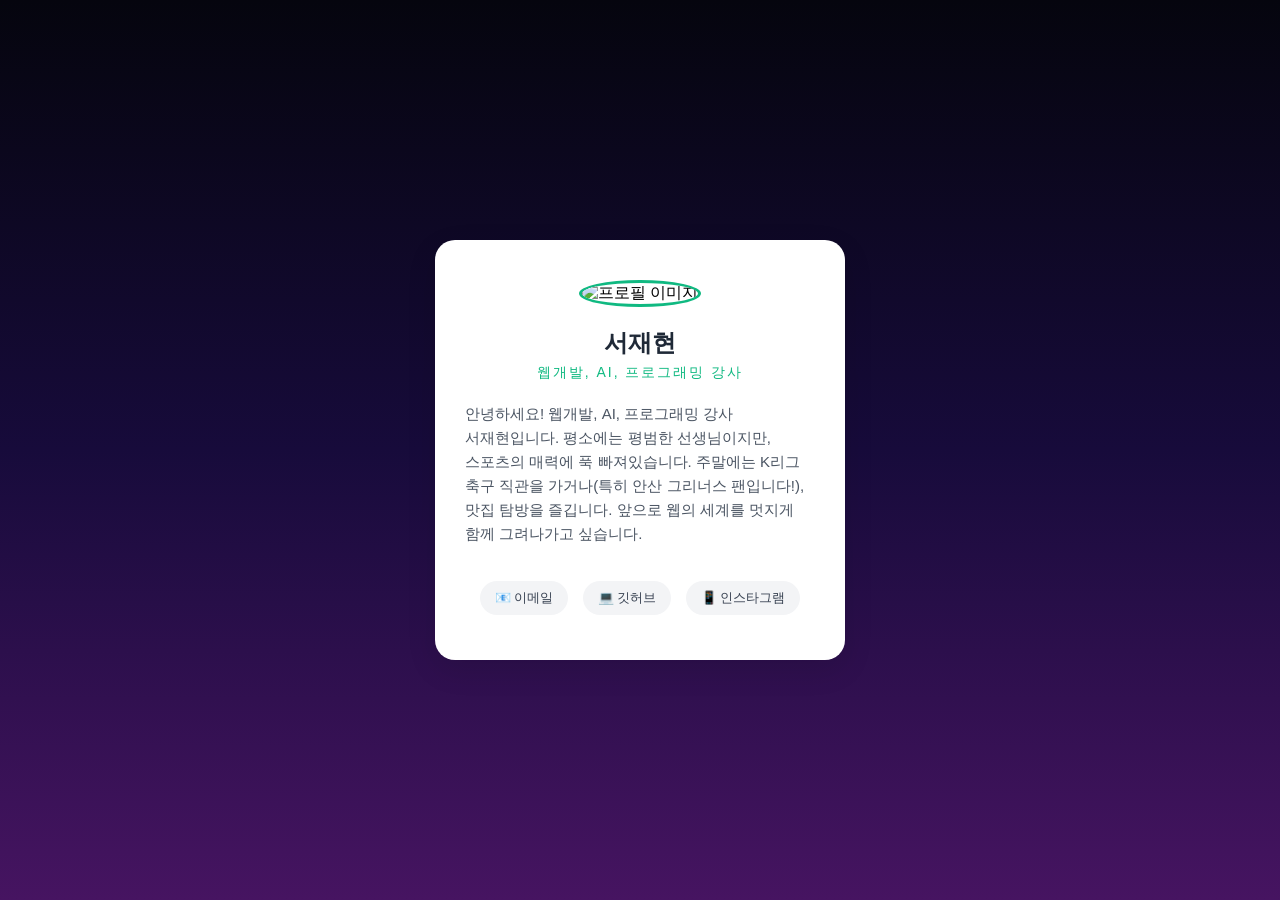
==== index.html @ 62a569ba "first_commit" ====
<!doctype html>
<html lang="ko">
  <head>
    <meta charset="UTF-8" />
    <meta name="viewport" content="width=device-width, initial-scale=1.0" />
    <title>카페 서재현 | 메뉴판</title>
    <link rel="preconnect" href="https://fonts.googleapis.com" />
    <link rel="preconnect" href="https://fonts.gstatic.com" crossorigin />
    <link
      href="https://fonts.googleapis.com/css2?family=Noto+Sans+KR:wght@300;400;500;700&family=Playfair+Display:wght@700&display=swap"
      rel="stylesheet"
    />
    <link rel="stylesheet" href="style.css" />
  </head>
  <body>
    <div class="profile-card">
      <img
        src="https://i.namu.wiki/i/dndDgTNidhhUZg5uu2pGvFvP0g9GcKfKIVGyQFDXuqszjrsXGmd7YxYmJuOMzHvjHGf5anRYXje7Uont2FQnFg.webp"
        alt="프로필 이미지"
        class="profile-img"
      />

      <div class="name">서재현</div>
      <div class="job-title">웹개발, AI, 프로그래밍 강사</div>

      <div class="about-me">
        안녕하세요! 웹개발, AI, 프로그래밍 강사 서재현입니다. 평소에는 평범한
        선생님이지만, 스포츠의 매력에 푹 빠져있습니다. 주말에는 K리그 축구
        직관을 가거나(특히 안산 그리너스 팬입니다!), 맛집 탐방을 즐깁니다.
        앞으로 웹의 세계를 멋지게 함께 그려나가고 싶습니다.
      </div>

      <div>
        <a href="mailto:email@example.com" class="contact-info">📧 이메일</a>
        <a href="https://github.com" target="_blank" class="contact-info"
          >💻 깃허브</a
        >
        <a href="https://instagram.com" class="contact-info">📱 인스타그램</a>
      </div>
    </div>
  </body>
</html>
---- style.css ----
@import url("https://fonts.googleapis.com/css2?family=Jua&display=swap");

body {
  background: linear-gradient(to bottom, #05050e 0%, #170b3b 50%, #461461 100%);
  display: flex;
  justify-content: center;
  align-items: center;
  height: 100vh;
  margin: 0;
  font-family: "Gowun Dodum", sans-serif; /* 웹폰트 적용 */
}

.profile-card {
  background-color: white;
  width: 350px;
  padding: 40px 30px;
  border-radius: 20px;
  box-shadow: 0 10px 30px rgba(0, 0, 0, 0.1); /* 그림자 효과 */
  text-align: center; /* 카드 안의 모든 요소를 가운데 정렬 */
}

/* 프로필 이미지 동그랗게 만들기 */
.profile-img {
  width: 120px;
  height: 120px;
  border-radius: 50%; /* 50%를 주면 완벽한 원이 됩니다 */
  object-fit: cover;
  margin-bottom: 20px;
  border: 3px solid #10b981; /* 테두리 색상 */
}

/* ========================================
           [실습 포인트] 여기서부터 직접 스타일을 꾸며보세요!
           ======================================== */

/* 이름 스타일링 */
.name {
  /* 글자 색상, 크기, 굵기를 변경해보세요 */
  color: #1f2937;
  font-size: 24px;
  font-weight: bold;
  margin-bottom: 5px;
}

/* 직업/타이틀 스타일링 */
.job-title {
  /* 글자 색상을 회색 톤으로 바꾸고 살짝 띄워보세요 */
  color: #10b981; /* 메인 테마색인 초록색 사용 */
  font-size: 14px;
  letter-spacing: 2px; /* 자간(글자 사이 간격) 넓히기 */
  margin-bottom: 20px;
}

/* 자기소개 본문 스타일링 */
.about-me {
  color: #4b5563;
  font-size: 15px;
  line-height: 1.6; /* 줄 간격 넓혀서 가독성 높이기 */
  margin-bottom: 30px;
  text-align: left; /* 본문만 왼쪽 정렬로 변경 */
  word-break: keep-all; /* 단어 단위로 줄바꿈 (한글 가독성에 좋음) */
}

/* 연락처(해시태그) 스타일링 */
.contact-info {
  display: inline-block;
  background-color: #f3f4f6;
  color: #374151;
  padding: 8px 15px;
  border-radius: 20px;
  font-size: 13px;
  margin: 5px;
  text-decoration: none; /* 링크 밑줄 제거 */
}

/* 연락처에 마우스 올렸을 때 효과 */
.contact-info:hover {
  background-color: #10b981;
  color: white;
}
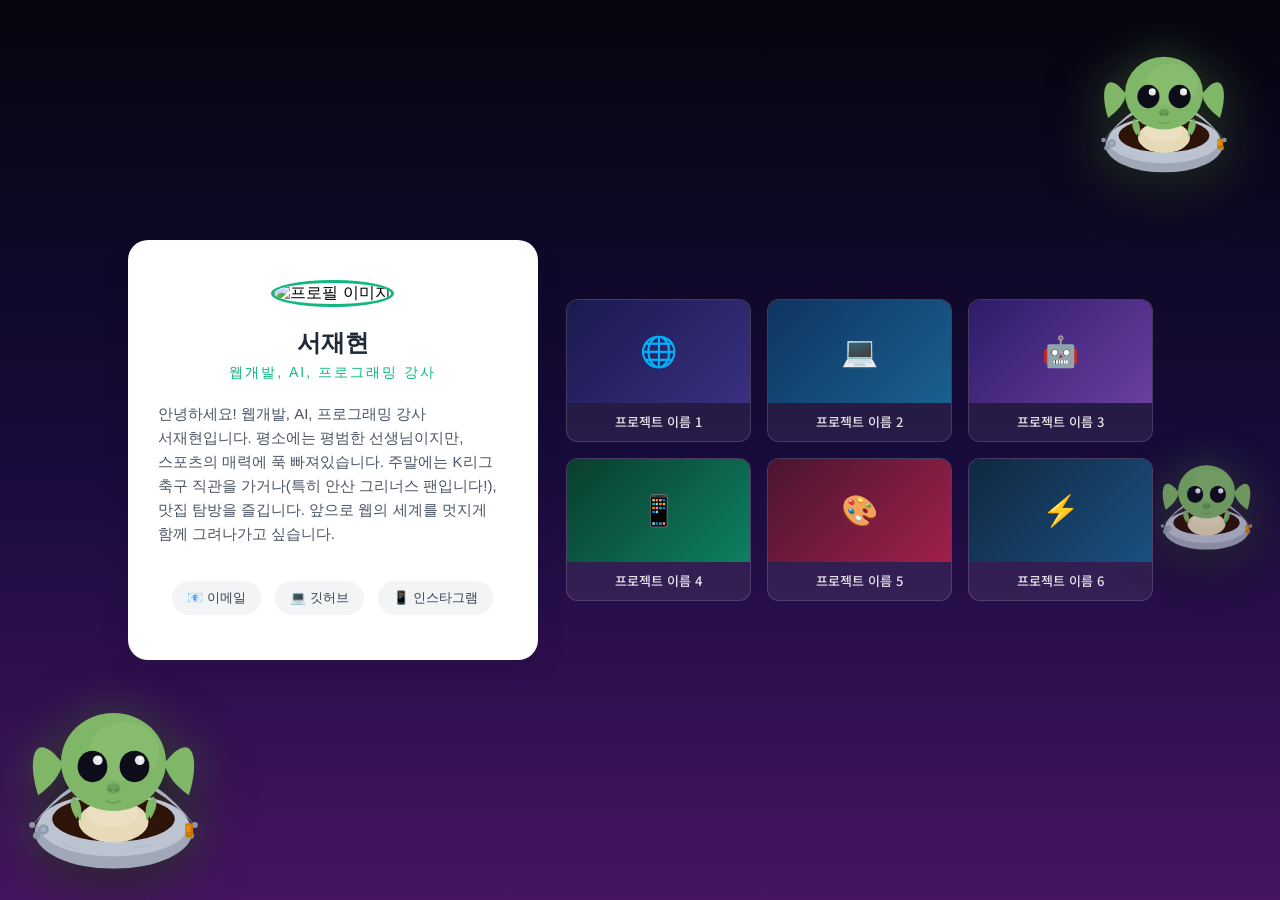
==== commit fcb9ee9c: "edited" ====
--- a/index.html
+++ b/index.html
@@ -13,30 +13,155 @@
     <link rel="stylesheet" href="style.css" />
   </head>
   <body>
-    <div class="profile-card">
-      <img
-        src="https://i.namu.wiki/i/dndDgTNidhhUZg5uu2pGvFvP0g9GcKfKIVGyQFDXuqszjrsXGmd7YxYmJuOMzHvjHGf5anRYXje7Uont2FQnFg.webp"
-        alt="프로필 이미지"
-        class="profile-img"
-      />
 
-      <div class="name">서재현</div>
-      <div class="job-title">웹개발, AI, 프로그래밍 강사</div>
+    <!-- SVG 심볼 정의 (화면에 표시 안 됨) -->
+    <svg style="display:none" xmlns="http://www.w3.org/2000/svg">
+      <defs>
+        <symbol id="grogu" viewBox="0 0 200 210">
+          <path d="M 6 162 Q 100 38 194 162 Q 100 52 6 162 Z" fill="#a8b0be"/>
+          <path d="M 14 160 Q 100 55 186 160 Q 100 64 14 160 Z" fill="#3e2010"/>
+          <ellipse cx="100" cy="168" rx="90" ry="42" fill="#a0a8b8"/>
+          <ellipse cx="100" cy="160" rx="86" ry="36" fill="#bcc4d2"/>
+          <ellipse cx="100" cy="153" rx="70" ry="26" fill="#2e1408"/>
+          <ellipse cx="100" cy="156" rx="40" ry="24" fill="#e6dab8"/>
+          <ellipse cx="99" cy="148" rx="30" ry="14" fill="#f0e4c8" opacity="0.65"/>
+          <ellipse cx="100" cy="88" rx="60" ry="56" fill="#80b668"/>
+          <ellipse cx="112" cy="76" rx="40" ry="34" fill="#9ece80" opacity="0.22"/>
+          <path d="M 42 90 C 10 48 0 84 14 126 C 30 114 38 104 42 90 Z" fill="#80b668"/>
+          <path d="M 158 90 C 190 48 200 84 186 126 C 170 114 162 104 158 90 Z" fill="#80b668"/>
+          <ellipse cx="76" cy="93" rx="17" ry="18" fill="#0d0d1a"/>
+          <ellipse cx="82" cy="86" rx="5.5" ry="5.5" fill="white" opacity="0.9"/>
+          <ellipse cx="83" cy="84" rx="2" ry="2" fill="white"/>
+          <ellipse cx="124" cy="93" rx="17" ry="18" fill="#0d0d1a"/>
+          <ellipse cx="130" cy="86" rx="5.5" ry="5.5" fill="white" opacity="0.9"/>
+          <ellipse cx="131" cy="84" rx="2" ry="2" fill="white"/>
+          <ellipse cx="100" cy="118" rx="8" ry="6" fill="#68a058"/>
+          <ellipse cx="96" cy="120" rx="2.5" ry="1.8" fill="#508040" opacity="0.6"/>
+          <ellipse cx="104" cy="120" rx="2.5" ry="1.8" fill="#508040" opacity="0.6"/>
+          <path d="M 92 132 Q 100 138 108 132" stroke="#68a058" stroke-width="2" fill="none" stroke-linecap="round"/>
+          <path d="M 62 155 C 55 145 52 135 59 130 C 64 137 64 148 62 155 Z" fill="#80b668"/>
+          <path d="M 58 153 C 51 143 48 132 55 127 C 60 134 60 145 58 153 Z" fill="#80b668"/>
+          <path d="M 138 155 C 145 145 148 135 141 130 C 136 137 136 148 138 155 Z" fill="#80b668"/>
+          <path d="M 142 153 C 149 143 152 132 145 127 C 140 134 140 145 142 153 Z" fill="#80b668"/>
+          <circle cx="12" cy="172" r="4" fill="#8898a8"/>
+          <circle cx="188" cy="172" r="4" fill="#8898a8"/>
+          <circle cx="7" cy="160" r="3.5" fill="#8898a8"/>
+          <circle cx="193" cy="160" r="3.5" fill="#8898a8"/>
+          <rect x="182" y="158" width="9" height="16" rx="2" fill="#c87808"/>
+          <rect x="183" y="160" width="5" height="8" rx="1.5" fill="#e8a020" opacity="0.65"/>
+          <circle cx="20" cy="165" r="6" fill="#8090a0" opacity="0.75"/>
+          <circle cx="20" cy="165" r="3" fill="#a0b2c4"/>
+          <path d="M 42 182 L 60 188" stroke="#8898a8" stroke-width="1.5" opacity="0.28" stroke-linecap="round"/>
+          <path d="M 125 186 L 142 183" stroke="#8898a8" stroke-width="1.5" opacity="0.22" stroke-linecap="round"/>
+        </symbol>
+      </defs>
+    </svg>
 
-      <div class="about-me">
-        안녕하세요! 웹개발, AI, 프로그래밍 강사 서재현입니다. 평소에는 평범한
-        선생님이지만, 스포츠의 매력에 푹 빠져있습니다. 주말에는 K리그 축구
-        직관을 가거나(특히 안산 그리너스 팬입니다!), 맛집 탐방을 즐깁니다.
-        앞으로 웹의 세계를 멋지게 함께 그려나가고 싶습니다.
+    <!-- 포스 파티클 배경 -->
+    <svg class="force-sparkles" xmlns="http://www.w3.org/2000/svg">
+      <circle class="sp sp-1"  cx="8%"  cy="15%" r="2.5" fill="#a0d8ff"/>
+      <circle class="sp sp-2"  cx="92%" cy="25%" r="2"   fill="#c0f0a0"/>
+      <circle class="sp sp-3"  cx="15%" cy="72%" r="3"   fill="#a0d8ff"/>
+      <circle class="sp sp-4"  cx="85%" cy="65%" r="2"   fill="#c0f0a0"/>
+      <circle class="sp sp-5"  cx="50%" cy="8%"  r="2.5" fill="#ffe080"/>
+      <circle class="sp sp-6"  cx="5%"  cy="48%" r="2"   fill="#c0f0a0"/>
+      <circle class="sp sp-7"  cx="95%" cy="52%" r="3"   fill="#a0d8ff"/>
+      <circle class="sp sp-8"  cx="75%" cy="12%" r="2"   fill="#ffe080"/>
+      <circle class="sp sp-9"  cx="25%" cy="88%" r="2.5" fill="#c0f0a0"/>
+      <circle class="sp sp-10" cx="70%" cy="82%" r="2"   fill="#a0d8ff"/>
+      <circle class="sp sp-11" cx="40%" cy="94%" r="1.5" fill="#ffe080"/>
+      <circle class="sp sp-12" cx="60%" cy="4%"  r="2"   fill="#c0f0a0"/>
+    </svg>
+
+    <!-- 그로구 캐릭터들 -->
+    <div class="grogu-wrap grogu-1">
+      <svg viewBox="0 0 200 210" xmlns="http://www.w3.org/2000/svg"><use href="#grogu"/></svg>
+    </div>
+    <div class="grogu-wrap grogu-2">
+      <svg viewBox="0 0 200 210" xmlns="http://www.w3.org/2000/svg"><use href="#grogu"/></svg>
+    </div>
+    <div class="grogu-wrap grogu-3">
+      <svg viewBox="0 0 200 210" xmlns="http://www.w3.org/2000/svg"><use href="#grogu"/></svg>
+    </div>
+
+    <!-- 메인 레이아웃 -->
+    <div class="layout">
+
+      <!-- 프로필 카드 -->
+      <div class="profile-card">
+        <img
+          src="https://i.namu.wiki/i/dndDgTNidhhUZg5uu2pGvFvP0g9GcKfKIVGyQFDXuqszjrsXGmd7YxYmJuOMzHvjHGf5anRYXje7Uont2FQnFg.webp"
+          alt="프로필 이미지"
+          class="profile-img"
+        />
+        <div class="name">서재현</div>
+        <div class="job-title">웹개발, AI, 프로그래밍 강사</div>
+        <div class="about-me">
+          안녕하세요! 웹개발, AI, 프로그래밍 강사 서재현입니다. 평소에는 평범한
+          선생님이지만, 스포츠의 매력에 푹 빠져있습니다. 주말에는 K리그 축구
+          직관을 가거나(특히 안산 그리너스 팬입니다!), 맛집 탐방을 즐깁니다.
+          앞으로 웹의 세계를 멋지게 함께 그려나가고 싶습니다.
+        </div>
+        <div>
+          <a href="mailto:email@example.com" class="contact-info">📧 이메일</a>
+          <a href="https://github.com" target="_blank" class="contact-info">💻 깃허브</a>
+          <a href="https://instagram.com" class="contact-info">📱 인스타그램</a>
+        </div>
       </div>
 
-      <div>
-        <a href="mailto:email@example.com" class="contact-info">📧 이메일</a>
-        <a href="https://github.com" target="_blank" class="contact-info"
-          >💻 깃허브</a
-        >
-        <a href="https://instagram.com" class="contact-info">📱 인스타그램</a>
+      <!-- 프로젝트 그리드 (3×2) -->
+      <div class="projects-grid">
+
+        <a href="https://example.com" target="_blank" class="project-card">
+          <div class="proj-thumb">
+            <!-- <img src="스크린샷 URL을 여기에" alt="프로젝트 1"> -->
+            <span>🌐</span>
+          </div>
+          <div class="project-name">프로젝트 이름 1</div>
+        </a>
+
+        <a href="https://example.com" target="_blank" class="project-card">
+          <div class="proj-thumb">
+            <!-- <img src="스크린샷 URL을 여기에" alt="프로젝트 2"> -->
+            <span>💻</span>
+          </div>
+          <div class="project-name">프로젝트 이름 2</div>
+        </a>
+
+        <a href="https://example.com" target="_blank" class="project-card">
+          <div class="proj-thumb">
+            <!-- <img src="스크린샷 URL을 여기에" alt="프로젝트 3"> -->
+            <span>🤖</span>
+          </div>
+          <div class="project-name">프로젝트 이름 3</div>
+        </a>
+
+        <a href="https://example.com" target="_blank" class="project-card">
+          <div class="proj-thumb">
+            <!-- <img src="스크린샷 URL을 여기에" alt="프로젝트 4"> -->
+            <span>📱</span>
+          </div>
+          <div class="project-name">프로젝트 이름 4</div>
+        </a>
+
+        <a href="https://example.com" target="_blank" class="project-card">
+          <div class="proj-thumb">
+            <!-- <img src="스크린샷 URL을 여기에" alt="프로젝트 5"> -->
+            <span>🎨</span>
+          </div>
+          <div class="project-name">프로젝트 이름 5</div>
+        </a>
+
+        <a href="https://example.com" target="_blank" class="project-card">
+          <div class="proj-thumb">
+            <!-- <img src="스크린샷 URL을 여기에" alt="프로젝트 6"> -->
+            <span>⚡</span>
+          </div>
+          <div class="project-name">프로젝트 이름 6</div>
+        </a>
+
       </div>
     </div>
+
   </body>
 </html>
--- a/style.css
+++ b/style.css
@@ -5,63 +5,75 @@
   display: flex;
   justify-content: center;
   align-items: center;
-  height: 100vh;
+  min-height: 100vh;
   margin: 0;
-  font-family: "Gowun Dodum", sans-serif; /* 웹폰트 적용 */
-}
+  padding: 30px 20px;
+  box-sizing: border-box;
+  font-family: "Gowun Dodum", sans-serif;
+}
+
+/* ========================================
+   메인 레이아웃
+   ======================================== */
+
+.layout {
+  display: flex;
+  gap: 28px;
+  align-items: center;
+  position: relative;
+  z-index: 2;
+}
+
+/* ========================================
+   프로필 카드
+   ======================================== */
 
 .profile-card {
   background-color: white;
   width: 350px;
+  flex-shrink: 0;
   padding: 40px 30px;
   border-radius: 20px;
-  box-shadow: 0 10px 30px rgba(0, 0, 0, 0.1); /* 그림자 효과 */
-  text-align: center; /* 카드 안의 모든 요소를 가운데 정렬 */
-}
-
-/* 프로필 이미지 동그랗게 만들기 */
+  box-shadow: 0 10px 30px rgba(0, 0, 0, 0.1);
+  text-align: center;
+}
+
 .profile-img {
   width: 120px;
   height: 120px;
-  border-radius: 50%; /* 50%를 주면 완벽한 원이 됩니다 */
+  border-radius: 50%;
   object-fit: cover;
   margin-bottom: 20px;
-  border: 3px solid #10b981; /* 테두리 색상 */
-}
-
-/* ========================================
-           [실습 포인트] 여기서부터 직접 스타일을 꾸며보세요!
-           ======================================== */
-
-/* 이름 스타일링 */
+  border: 3px solid #10b981;
+}
+
+/* ========================================
+   [실습 포인트] 여기서부터 직접 스타일을 꾸며보세요!
+   ======================================== */
+
 .name {
-  /* 글자 색상, 크기, 굵기를 변경해보세요 */
   color: #1f2937;
   font-size: 24px;
   font-weight: bold;
   margin-bottom: 5px;
 }
 
-/* 직업/타이틀 스타일링 */
 .job-title {
-  /* 글자 색상을 회색 톤으로 바꾸고 살짝 띄워보세요 */
-  color: #10b981; /* 메인 테마색인 초록색 사용 */
+  color: #10b981;
   font-size: 14px;
-  letter-spacing: 2px; /* 자간(글자 사이 간격) 넓히기 */
+  letter-spacing: 2px;
   margin-bottom: 20px;
 }
 
-/* 자기소개 본문 스타일링 */
 .about-me {
   color: #4b5563;
   font-size: 15px;
-  line-height: 1.6; /* 줄 간격 넓혀서 가독성 높이기 */
+  line-height: 1.6;
   margin-bottom: 30px;
-  text-align: left; /* 본문만 왼쪽 정렬로 변경 */
-  word-break: keep-all; /* 단어 단위로 줄바꿈 (한글 가독성에 좋음) */
-}
-
-/* 연락처(해시태그) 스타일링 */
+  text-align: left;
+  word-break: keep-all;
+}
+
 .contact-info {
   display: inline-block;
   background-color: #f3f4f6;
@@ -70,11 +82,190 @@
   border-radius: 20px;
   font-size: 13px;
   margin: 5px;
-  text-decoration: none; /* 링크 밑줄 제거 */
-}
-
-/* 연락처에 마우스 올렸을 때 효과 */
+  text-decoration: none;
+}
+
 .contact-info:hover {
   background-color: #10b981;
   color: white;
 }
+
+/* ========================================
+   프로젝트 그리드 (3×2)
+   ======================================== */
+
+.projects-grid {
+  display: grid;
+  grid-template-columns: repeat(3, 185px);
+  grid-template-rows: repeat(2, auto);
+  gap: 16px;
+}
+
+.project-card {
+  background: rgba(255, 255, 255, 0.07);
+  border: 1px solid rgba(255, 255, 255, 0.15);
+  border-radius: 12px;
+  overflow: hidden;
+  text-decoration: none;
+  display: flex;
+  flex-direction: column;
+  transition: transform 0.25s ease, border-color 0.25s ease, box-shadow 0.25s ease;
+}
+
+.project-card:hover {
+  transform: translateY(-6px);
+  border-color: rgba(16, 185, 129, 0.7);
+  box-shadow: 0 10px 28px rgba(16, 185, 129, 0.2);
+}
+
+.proj-thumb {
+  width: 100%;
+  aspect-ratio: 16 / 9;
+  display: flex;
+  align-items: center;
+  justify-content: center;
+  font-size: 30px;
+  position: relative;
+  overflow: hidden;
+}
+
+.proj-thumb img {
+  position: absolute;
+  inset: 0;
+  width: 100%;
+  height: 100%;
+  object-fit: cover;
+}
+
+.project-name {
+  padding: 10px 10px;
+  color: rgba(255, 255, 255, 0.88);
+  font-size: 13px;
+  font-weight: 500;
+  text-align: center;
+  font-family: "Noto Sans KR", sans-serif;
+  line-height: 1.4;
+}
+
+/* 각 카드 썸네일 플레이스홀더 색상 */
+.project-card:nth-child(1) .proj-thumb { background: linear-gradient(135deg, #1a1a4e, #3a3080); }
+.project-card:nth-child(2) .proj-thumb { background: linear-gradient(135deg, #0f3460, #1a6090); }
+.project-card:nth-child(3) .proj-thumb { background: linear-gradient(135deg, #2d1b69, #6a3fa0); }
+.project-card:nth-child(4) .proj-thumb { background: linear-gradient(135deg, #0a3d2e, #0d8060); }
+.project-card:nth-child(5) .proj-thumb { background: linear-gradient(135deg, #4a1530, #a0204a); }
+.project-card:nth-child(6) .proj-thumb { background: linear-gradient(135deg, #102840, #1a5080); }
+
+/* ========================================
+   그로구 (Baby Yoda) SVG 애니메이션
+   ======================================== */
+
+.force-sparkles {
+  position: fixed;
+  inset: 0;
+  width: 100%;
+  height: 100%;
+  pointer-events: none;
+  z-index: 0;
+  overflow: visible;
+}
+
+.sp {
+  opacity: 0;
+  animation: spark-blink 3s ease-in-out infinite;
+}
+
+.sp-1  { animation-delay: 0s;    animation-duration: 3.2s; }
+.sp-2  { animation-delay: 0.5s;  animation-duration: 2.8s; }
+.sp-3  { animation-delay: 1.0s;  animation-duration: 4.1s; }
+.sp-4  { animation-delay: 1.5s;  animation-duration: 3.5s; }
+.sp-5  { animation-delay: 0.8s;  animation-duration: 2.6s; }
+.sp-6  { animation-delay: 2.0s;  animation-duration: 3.8s; }
+.sp-7  { animation-delay: 0.3s;  animation-duration: 4.5s; }
+.sp-8  { animation-delay: 1.8s;  animation-duration: 3.0s; }
+.sp-9  { animation-delay: 0.6s;  animation-duration: 3.7s; }
+.sp-10 { animation-delay: 2.5s;  animation-duration: 2.9s; }
+.sp-11 { animation-delay: 1.2s;  animation-duration: 4.2s; }
+.sp-12 { animation-delay: 0.9s;  animation-duration: 3.3s; }
+
+@keyframes spark-blink {
+  0%, 100% { opacity: 0;   transform: scale(0.4); }
+  45%, 55% { opacity: 0.9; transform: scale(1.4); }
+}
+
+.grogu-wrap {
+  position: fixed;
+  pointer-events: none;
+  z-index: 1;
+}
+
+.grogu-wrap svg {
+  width: 100%;
+  height: 100%;
+  overflow: visible;
+  filter:
+    drop-shadow(0 10px 28px rgba(0, 0, 0, 0.65))
+    drop-shadow(0 0 18px rgba(128, 182, 104, 0.35));
+}
+
+.grogu-1 {
+  width: 175px;
+  bottom: 3%;
+  left: 2%;
+  animation: grogu-a 4.2s ease-in-out infinite;
+}
+
+.grogu-2 {
+  width: 130px;
+  top: 4%;
+  right: 4%;
+  animation: grogu-b 5.8s ease-in-out infinite 1.3s;
+}
+
+.grogu-3 {
+  width: 95px;
+  top: 50%;
+  right: 2%;
+  opacity: 0.82;
+  animation: grogu-c 3.9s ease-in-out infinite 2.1s;
+}
+
+@keyframes grogu-a {
+  0%, 100% { transform: translateY(0)     rotate(-4deg); }
+  50%       { transform: translateY(-24px) rotate(-1deg); }
+}
+
+@keyframes grogu-b {
+  0%, 100% { transform: translateY(-6px)  rotate(4deg); }
+  50%       { transform: translateY(-28px) rotate(2deg); }
+}
+
+@keyframes grogu-c {
+  0%, 100% { transform: translateY(0)     rotate(3deg); }
+  35%       { transform: translateY(-20px) rotate(0deg); }
+  70%       { transform: translateY(-10px) rotate(4deg); }
+}
+
+/* ========================================
+   반응형
+   ======================================== */
+
+@media (max-width: 900px) {
+  .layout {
+    flex-direction: column;
+    align-items: center;
+  }
+  .projects-grid {
+    grid-template-columns: repeat(3, 1fr);
+    width: 350px;
+  }
+}
+
+@media (max-width: 500px) {
+  .projects-grid {
+    grid-template-columns: repeat(2, 1fr);
+    width: 320px;
+  }
+  .grogu-1 { width: 110px; bottom: 1%; left: 1%; }
+  .grogu-2 { width: 85px;  top: 2%;   right: 2%; }
+  .grogu-3 { display: none; }
+}
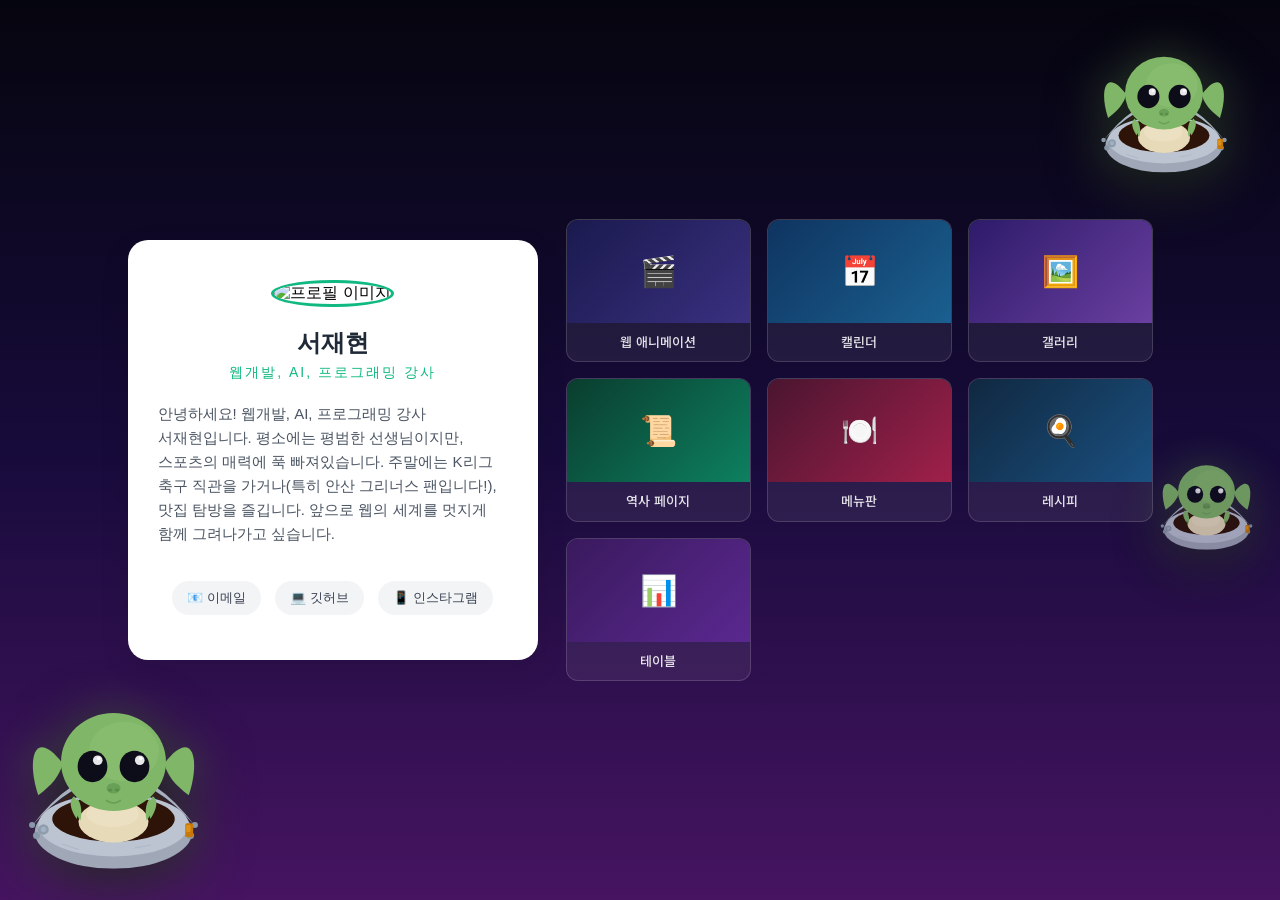
==== commit 97c43145: "Wire grid cards to web_* sibling projects + add docs - Copy 7 sibling web_* projects (animation, cal" ====
--- a/index.html
+++ b/index.html
@@ -109,55 +109,56 @@
         </div>
       </div>
 
-      <!-- 프로젝트 그리드 (3×2) -->
+      <!-- 프로젝트 그리드 -->
       <div class="projects-grid">
 
-        <a href="https://example.com" target="_blank" class="project-card">
+        <a href="projects/web_animation/index.html" target="_blank" class="project-card">
           <div class="proj-thumb">
-            <!-- <img src="스크린샷 URL을 여기에" alt="프로젝트 1"> -->
-            <span>🌐</span>
+            <span>🎬</span>
           </div>
-          <div class="project-name">프로젝트 이름 1</div>
+          <div class="project-name">웹 애니메이션</div>
         </a>
 
-        <a href="https://example.com" target="_blank" class="project-card">
+        <a href="projects/web_callender/index.html" target="_blank" class="project-card">
           <div class="proj-thumb">
-            <!-- <img src="스크린샷 URL을 여기에" alt="프로젝트 2"> -->
-            <span>💻</span>
+            <span>📅</span>
           </div>
-          <div class="project-name">프로젝트 이름 2</div>
+          <div class="project-name">캘린더</div>
         </a>
 
-        <a href="https://example.com" target="_blank" class="project-card">
+        <a href="projects/web_gallery/index.html" target="_blank" class="project-card">
           <div class="proj-thumb">
-            <!-- <img src="스크린샷 URL을 여기에" alt="프로젝트 3"> -->
-            <span>🤖</span>
+            <span>🖼️</span>
           </div>
-          <div class="project-name">프로젝트 이름 3</div>
+          <div class="project-name">갤러리</div>
         </a>
 
-        <a href="https://example.com" target="_blank" class="project-card">
+        <a href="projects/web_history/index.html" target="_blank" class="project-card">
           <div class="proj-thumb">
-            <!-- <img src="스크린샷 URL을 여기에" alt="프로젝트 4"> -->
-            <span>📱</span>
+            <span>📜</span>
           </div>
-          <div class="project-name">프로젝트 이름 4</div>
+          <div class="project-name">역사 페이지</div>
         </a>
 
-        <a href="https://example.com" target="_blank" class="project-card">
+        <a href="projects/web_menu/index.html" target="_blank" class="project-card">
           <div class="proj-thumb">
-            <!-- <img src="스크린샷 URL을 여기에" alt="프로젝트 5"> -->
-            <span>🎨</span>
+            <span>🍽️</span>
           </div>
-          <div class="project-name">프로젝트 이름 5</div>
+          <div class="project-name">메뉴판</div>
         </a>
 
-        <a href="https://example.com" target="_blank" class="project-card">
+        <a href="projects/web_recipe/index.html" target="_blank" class="project-card">
           <div class="proj-thumb">
-            <!-- <img src="스크린샷 URL을 여기에" alt="프로젝트 6"> -->
-            <span>⚡</span>
+            <span>🍳</span>
           </div>
-          <div class="project-name">프로젝트 이름 6</div>
+          <div class="project-name">레시피</div>
+        </a>
+
+        <a href="projects/web_table/index.html" target="_blank" class="project-card">
+          <div class="proj-thumb">
+            <span>📊</span>
+          </div>
+          <div class="project-name">테이블</div>
         </a>
 
       </div>
--- a/style.css
+++ b/style.css
@@ -154,6 +154,7 @@
 .project-card:nth-child(4) .proj-thumb { background: linear-gradient(135deg, #0a3d2e, #0d8060); }
 .project-card:nth-child(5) .proj-thumb { background: linear-gradient(135deg, #4a1530, #a0204a); }
 .project-card:nth-child(6) .proj-thumb { background: linear-gradient(135deg, #102840, #1a5080); }
+.project-card:nth-child(7) .proj-thumb { background: linear-gradient(135deg, #3a1a5e, #5a2890); }
 
 /* ========================================
    그로구 (Baby Yoda) SVG 애니메이션
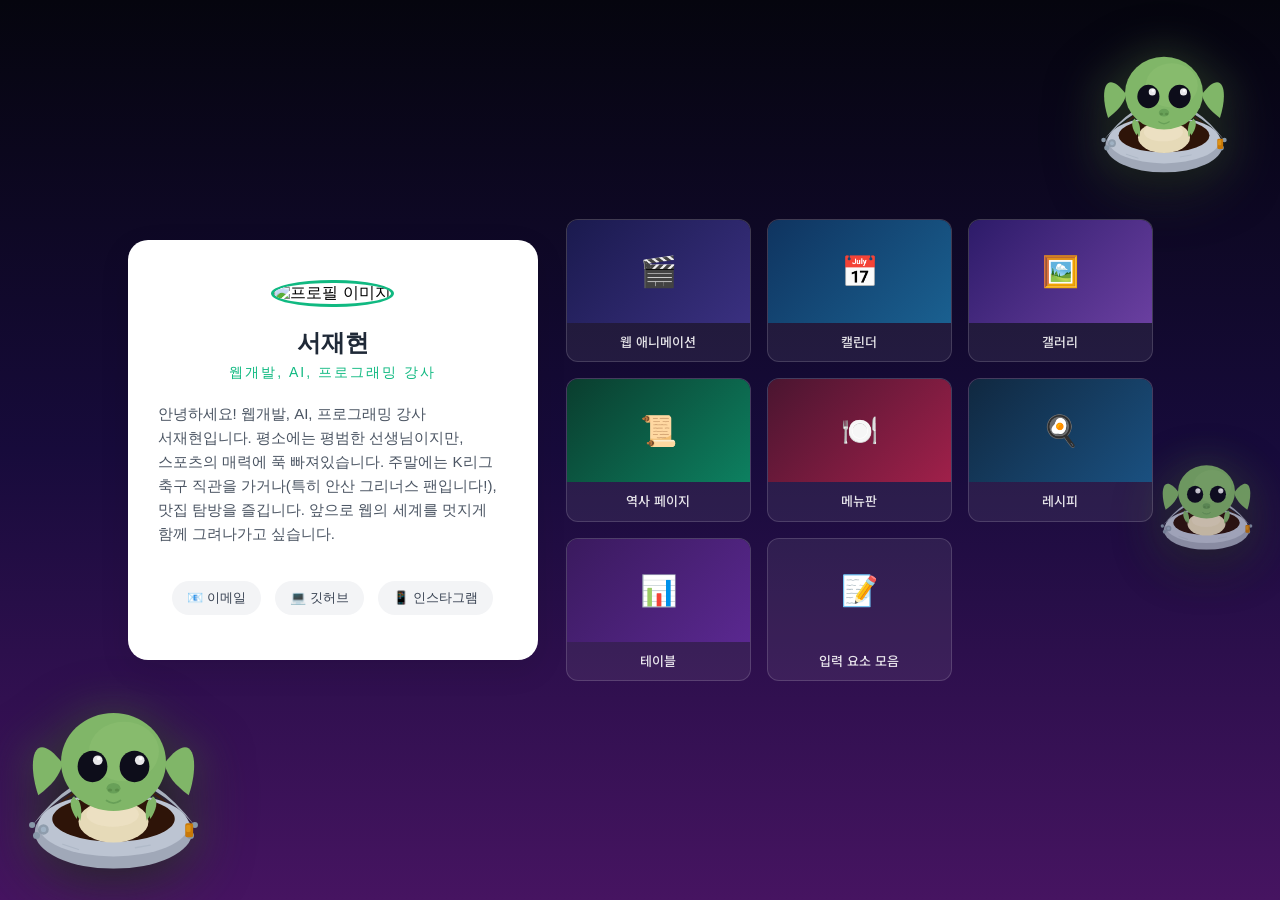
==== commit 7430c026: "Replace calendar copy with real calendar project, add web1 card - projects/web_callender now mirrors" ====
--- a/index.html
+++ b/index.html
@@ -161,6 +161,13 @@
           <div class="project-name">테이블</div>
         </a>
 
+        <a href="projects/web1/index.html" target="_blank" class="project-card">
+          <div class="proj-thumb">
+            <span>📝</span>
+          </div>
+          <div class="project-name">입력 요소 모음</div>
+        </a>
+
       </div>
     </div>
 
